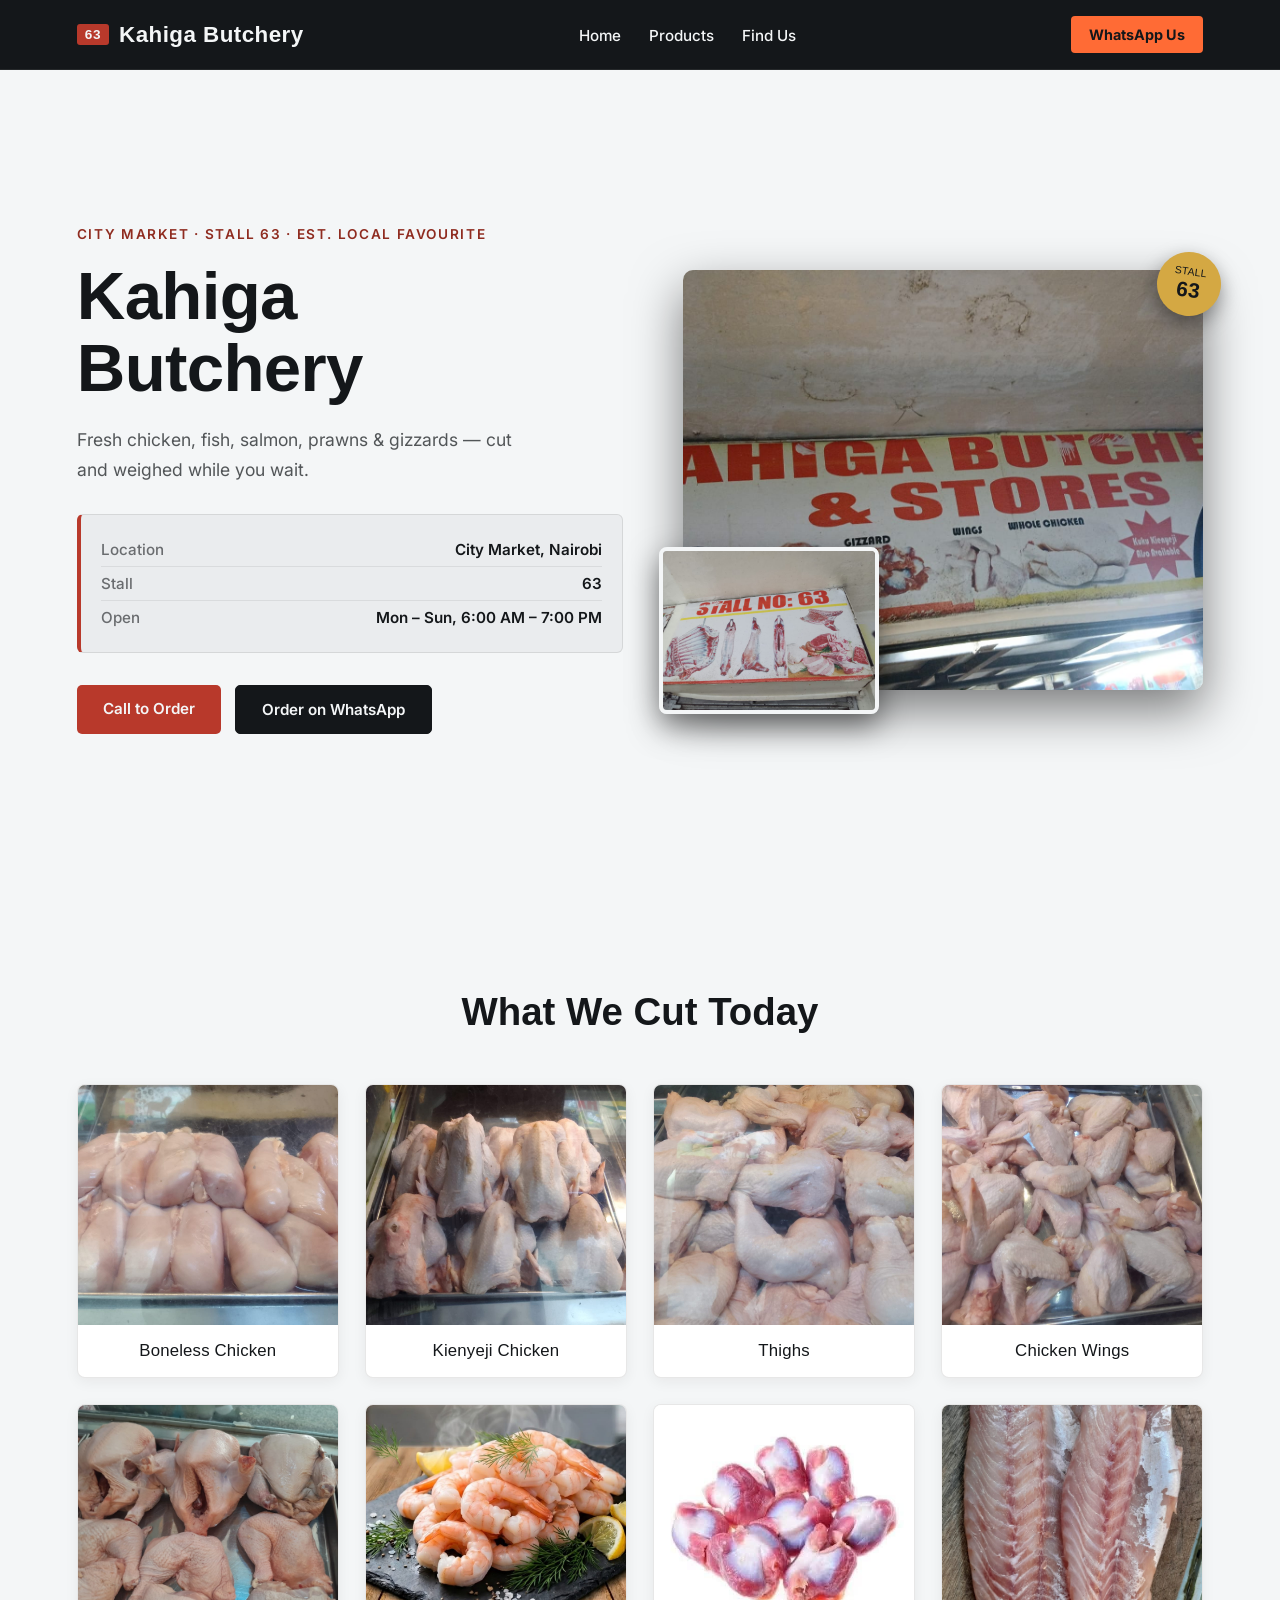
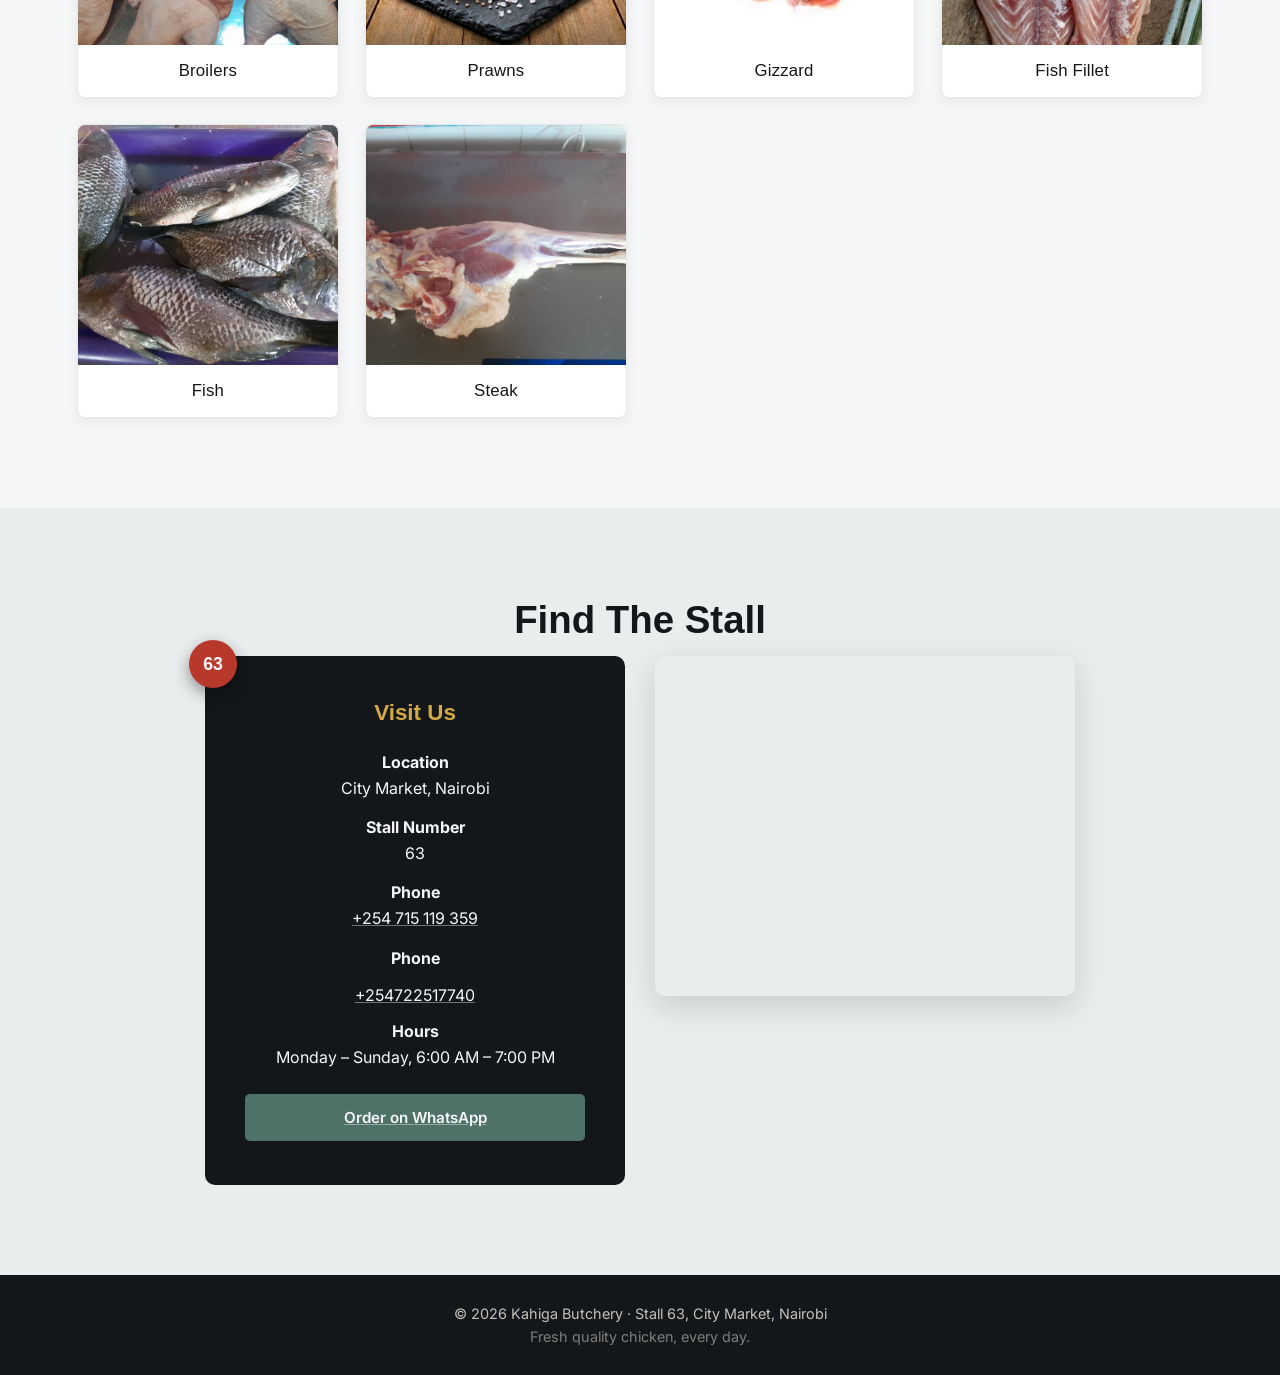
==== index.html @ 5c83183b "Rename Marketing.html to index.html" ====
<!DOCTYPE html>
<html lang="en">
<head>
    <meta charset="UTF-8">
    <meta name="viewport" content="width=device-width, initial-scale=1.0">
    <title>Kahiga Butchery — Stall 63, City Market Nairobi</title>
    <meta name="description" content="Fresh chicken, salmon, prawns and gizzards daily at Stall 63, City Market, Nairobi. Open 6AM–7PM, every day.">
    <link rel="preconnect" href="https://fonts.googleapis.com">
    <link href="https://fonts.googleapis.com/css2?family=Oswald:wght@500;600;700&family=Inter:wght@400;500;600;700&display=swap" rel="stylesheet">
    <link rel="stylesheet" href="Marketing.css">
</head>
<body>

    <header>
        <nav class="navbar">
            <div class="logo"><span class="logo-tag">63</span> Kahiga Butchery</div>

            <ul class="nav-links">
                <li><a href="#home">Home</a></li>
                <li><a href="#gallery">Products</a></li>
                <li><a href="#contact">Find Us</a></li>
            </ul>

            <a href="https://wa.me/254715119359?text=Hi%2C%20I%27d%20like%20to%20order%20from%20Kahiga%20Butchery" class="nav-cta">WhatsApp Us</a>
        </nav>
    </header>

    <section id="home" class="hero">

        <div class="hero-text">
            <p class="eyebrow">City Market · Stall 63 · Est. local favourite</p>
            <h1>Kahiga<br>Butchery</h1>
            <p class="hero-sub">Fresh chicken, fish, salmon, prawns &amp; gizzards — cut and weighed while you wait.</p>

            <div class="info-box">
                <div class="info-row">
                    <span class="info-label">Location</span>
                    <span class="info-value">City Market, Nairobi</span>
                </div>
                <div class="info-row">
                    <span class="info-label">Stall</span>
                    <span class="info-value">63</span>
                </div>
                <div class="info-row">
                    <span class="info-label">Open</span>
                    <span class="info-value">Mon – Sun, 6:00 AM – 7:00 PM</span>
                </div>
            </div>

            <div class="hero-actions">
                <a href="tel:+254715119359" class="btn btn-primary">Call to Order</a>
                <a href="https://wa.me/254715119359?text=Hi%2C%20I%27d%20like%20to%20order%20from%20Kahiga%20Butchery" class="btn btn-outline">Order on WhatsApp</a>
            </div>
        </div>

        <div class="hero-image-container">
            <img src="main-banner.jpeg" alt="Kahiga Butchery stall display at City Market, Nairobi" class="big-banner">
            <img src="banner.jpeg" alt="Kahiga Butchery, Stall 63 signage" class="small-banner">
            <div class="stall-tag">STALL<br><strong>63</strong></div>
        </div>

    </section>

    <section id="gallery" class="gallery-section">

        <h2 class="section-title">What We Cut Today</h2>

        <div class="gallery-grid">

            <div class="gallery-item">
                <img src="boneless.jpeg" alt="Boneless chicken breast portions, freshly cut">
                <h3>Boneless Chicken</h3>
            </div>

            <div class="gallery-item">
                <img src="kienyeji.jpeg" alt="Whole kienyeji free-range chicken">
                <h3>Kienyeji Chicken</h3>
            </div>

            <div class="gallery-item">
                <img src="thighs.jpeg" alt="Fresh chicken thighs">
                <h3>Thighs</h3>
            </div>

            <div class="gallery-item">
                <img src="wings.jpeg" alt="Fresh chicken wings">
                <h3>Chicken Wings</h3>
            </div>

            <div class="gallery-item">
                <img src="broilers.jpeg" alt="Fresh broiler chicken">
                <h3>Broilers</h3>
            </div>

            

                <div class="gallery-item">
                    <img src="prawns.jpeg" alt="Fresh prawns on ice">
                    <h3>Prawns</h3>
                </div>

            <div class="gallery-item">
                <img src="gizzards.jpeg" alt="Cleaned chicken gizzards">
                <h3>Gizzard</h3>
            </div>

            <div class="gallery-item">
                <img src="fish_fillet.jpeg" alt="Fresh fish fillet">
                <h3>Fish Fillet</h3>
            </div>

            <div class="gallery-item">
                <img src="fish.jpeg" alt="Whole fresh salmon">
                <h3>Fish</h3>
            </div>

            <div class="gallery-item">
                <img src="steak.jpeg" alt="Fresh steak">
                <h3>Steak</h3>
            </div>
            

        </div>

    </section>

    <section id="contact" class="contact">

        <h2 class="section-title">Find The Stall</h2>

        <div class="contact-container">

            <div class="contact-card">

                <div class="contact-card-tag">63</div>

                <h3>Visit Us</h3>

                <p><strong>Location</strong><br>
                    City Market, Nairobi
                </p>

                <p><strong>Stall Number</strong><br>
                    63
                </p>

                <p><strong>Phone</strong><br>
                    <a href="tel:+254715119359">+254 715 119 359</a>
                </p>
<p> <strong> Phone</strong></p>
<a href="tel : 0722517740">+254722517740</a>
                <p><strong>Hours</strong><br>
                    Monday – Sunday, 6:00 AM – 7:00 PM
                </p>

                <a href="https://wa.me/254715119359?text=Hi%2C%20I%27d%20like%20to%20order%20from%20Kahiga%20Butchery" class="btn btn-whatsapp">Order on WhatsApp</a>

            </div>

            <div class="map-card">
                <iframe
                    src="https://maps.google.com/maps?q=City%20Market%2C%20Nairobi&t=&z=16&ie=UTF8&iwloc=&output=embed"
                    width="100%" height="100%" style="border:0;" loading="lazy"
                    referrerpolicy="no-referrer-when-downgrade"
                    title="Map to City Market, Nairobi">
                </iframe>
            </div>

        </div>

    </section>

    <footer>
        <p>© 2026 Kahiga Butchery · Stall 63, City Market, Nairobi</p>
        <p class="footer-sub">Fresh quality chicken, every day.</p>
    </footer>

</body>
</html>
---- Marketing.css ----
/* ============================================
   Kahiga Butchery — Design Tokens
   Subject: a real working stall in City Market,
   Nairobi. Palette and marks draw from butcher
   paper, stamped crate tags, chalk boards and
   market produce stencils — not steakhouse cliché.
   ============================================ */

:root{
    --ink:        #14171a;   /* cool near-black, modern neutral */
    --paper:      #f4f6f7;   /* cool off-white, not warm cream */
    --paper-dim:  #e9edee;
    --meat:       #b8392b;   /* dulled stamp-red, not fire-engine */
    --meat-dark:  #8f2c20;
    --market:     #4f7268;   /* cooled-down crate-stencil green */
    --brass:      #d4a843;   /* scale-weight gold, used sparingly */
    --bright:     #ff6b35;   /* saturated accent, used only for the nav CTA */
    --bright-dark:#e0531f;
    --line:       rgba(20,23,26,0.10);

    --font-display:'Sora', sans-serif;
    --font-body:   'Inter', sans-serif;
}

*{
    margin:0;
    padding:0;
    box-sizing:border-box;
}

html{
    scroll-behavior:smooth;
}

body{
    background:var(--paper);
    color:var(--ink);
    font-family:var(--font-body);
}

a{ color:inherit; }

@media (prefers-reduced-motion: reduce){
    html{ scroll-behavior:auto; }
    *{ transition:none !important; animation:none !important; }
}

/* ============================================
   Navigation
   ============================================ */

.navbar{
    position:fixed;
    top:0;
    width:100%;
    background:var(--ink);
    color:var(--paper);
    display:flex;
    justify-content:space-between;
    align-items:center;
    padding:16px 6%;
    z-index:1000;
    border-bottom:1px solid rgba(253,250,243,0.08);
}

.logo{
    font-family:var(--font-display);
    font-size:1.4rem;
    font-weight:600;
    letter-spacing:0.02em;
    display:flex;
    align-items:center;
    gap:10px;
}

.logo-tag{
    background:var(--meat);
    color:var(--paper);
    font-size:0.85rem;
    font-weight:700;
    padding:3px 8px;
    border-radius:3px;
    letter-spacing:0.04em;
}

.nav-links{
    display:flex;
    list-style:none;
    gap:28px;
}

.nav-links a{
    text-decoration:none;
    font-weight:500;
    font-size:0.95rem;
    position:relative;
    transition:color 0.25s;
}

.nav-links a::after{
    content:'';
    position:absolute;
    left:0;
    bottom:-6px;
    width:0;
    height:2px;
    background:var(--meat);
    transition:width 0.25s;
}

.nav-links a:hover{
    color:var(--brass);
}

.nav-links a:hover::after{
    width:100%;
}

.nav-cta{
    background:var(--bright);
    color:var(--ink);
    text-decoration:none;
    font-weight:700;
    font-size:0.9rem;
    padding:10px 18px;
    border-radius:4px;
    transition:background 0.25s;
}

.nav-cta:hover{
    background:var(--bright-dark);
    color:var(--paper);
}

/* ============================================
   Hero
   ============================================ */

.hero{
    min-height:100vh;
    display:flex;
    align-items:center;
    justify-content:center;
    gap:60px;
    padding:140px 6% 80px;
    background:var(--paper);
    color:var(--ink);
}

.hero-text{
    flex:1;
    max-width:560px;
}

.eyebrow{
    font-size:0.85rem;
    letter-spacing:0.12em;
    text-transform:uppercase;
    color:var(--meat-dark);
    font-weight:600;
    margin-bottom:18px;
}

.hero-text h1{
    font-family:var(--font-display);
    font-size:4.2rem;
    line-height:1.08;
    font-weight:600;
    color:var(--ink);
    margin-bottom:20px;
    letter-spacing:-0.01em;
}

.hero-sub{
    font-size:1.1rem;
    line-height:1.7;
    color:rgba(20,23,26,0.72);
    margin-bottom:30px;
    max-width:460px;
}

.info-box{
    background:rgba(20,23,26,0.04);
    border:1px solid rgba(20,23,26,0.10);
    border-left:4px solid var(--meat);
    border-radius:6px;
    padding:18px 20px;
    margin-bottom:32px;
}

.info-row{
    display:flex;
    justify-content:space-between;
    padding:7px 0;
    font-size:0.95rem;
    border-bottom:1px solid rgba(20,23,26,0.08);
}

.info-row:last-child{
    border-bottom:none;
}

.info-label{
    color:rgba(20,23,26,0.6);
    font-weight:500;
}

.info-value{
    font-weight:600;
    text-align:right;
}

.hero-actions{
    display:flex;
    gap:14px;
    flex-wrap:wrap;
}

.btn{
    display:inline-block;
    text-decoration:none;
    font-weight:600;
    font-size:0.95rem;
    padding:14px 26px;
    border-radius:5px;
    transition:transform 0.2s, background 0.2s, box-shadow 0.2s;
}

.btn-primary{
    background:var(--meat);
    color:var(--paper);
}

.btn-primary:hover{
    background:var(--meat-dark);
    transform:translateY(-2px);
}

.btn-outline{
    background:var(--ink);
    color:var(--paper);
    border:1.5px solid var(--ink);
}

.btn-outline:hover{
    background:var(--meat-dark);
    border-color:var(--meat-dark);
    color:var(--paper);
}

.btn-whatsapp{
    background:var(--market);
    color:var(--paper);
    margin-top:10px;
    width:100%;
    text-align:center;
}

.btn-whatsapp:hover{
    background:#4a6349;
}

.hero-image-container{
    position:relative;
    width:520px;
    height:420px;
    flex-shrink:0;
}

.big-banner{
    position:absolute;
    top:0;
    left:0;
    width:100%;
    height:100%;
    object-fit:cover;
    border-radius:10px;
    z-index:0;
    box-shadow:0 20px 50px rgba(0,0,0,0.5);
}

.small-banner{
    position:absolute;
    width:220px;
    bottom:-24px;
    left:-24px;
    border:4px solid var(--paper);
    border-radius:8px;
    z-index:1;
    box-shadow:0 12px 30px rgba(0,0,0,0.5);
}

.stall-tag{
    position:absolute;
    top:-18px;
    right:-18px;
    background:var(--brass);
    color:var(--ink);
    font-family:var(--font-display);
    font-size:0.65rem;
    line-height:1.15;
    text-align:center;
    letter-spacing:0.02em;
    padding:10px 14px;
    border-radius:50%;
    width:64px;
    height:64px;
    display:flex;
    flex-direction:column;
    align-items:center;
    justify-content:center;
    transform:rotate(8deg);
    box-shadow:0 8px 20px rgba(0,0,0,0.4);
    z-index:2;
}

.stall-tag strong{
    font-size:1.3rem;
}

/* ============================================
   Gallery
   ============================================ */

.gallery-section{
    padding:90px 6%;
    background:var(--paper);
}

.section-title{
    text-align:center;
    margin-bottom:14px;
    font-family:var(--font-display);
    font-size:2.4rem;
    font-weight:600;
    color:var(--ink);
}

.gallery-section .section-title{
    margin-bottom:50px;
}

.gallery-grid{
    display:grid;
    grid-template-columns:repeat(auto-fit,minmax(260px,1fr));
    gap:26px;
}

.gallery-item{
    background:white;
    border-radius:8px;
    overflow:hidden;
    border:1px solid var(--line);
    box-shadow:0 4px 14px rgba(26,20,16,0.06);
    transition:transform 0.3s, box-shadow 0.3s;
}

.gallery-item:hover{
    transform:translateY(-6px);
    box-shadow:0 14px 30px rgba(26,20,16,0.14);
}

.gallery-item img{
    width:100%;
    height:240px;
    object-fit:cover;
    display:block;
}

.gallery-item h3{
    text-align:center;
    padding:16px;
    font-family:var(--font-display);
    font-weight:500;
    font-size:1.05rem;
    letter-spacing:0.01em;
}

/* ============================================
   Contact
   ============================================ */

.contact{
    padding:90px 6%;
    background:var(--paper-dim);
}

.contact-container{
    display:flex;
    justify-content:center;
    gap:30px;
    flex-wrap:wrap;
}

.contact-card{
    position:relative;
    background:var(--ink);
    color:var(--paper);
    padding:44px 40px;
    border-radius:10px;
    width:420px;
    text-align:center;
}

.contact-card-tag{
    position:absolute;
    top:-16px;
    left:-16px;
    background:var(--meat);
    color:var(--paper);
    font-family:var(--font-display);
    font-weight:700;
    font-size:1.1rem;
    width:48px;
    height:48px;
    border-radius:50%;
    display:flex;
    align-items:center;
    justify-content:center;
    box-shadow:0 6px 16px rgba(0,0,0,0.4);
}

.contact-card h3{
    font-family:var(--font-display);
    color:var(--brass);
    margin-bottom:24px;
    font-size:1.4rem;
}

.contact-card p{
    margin:14px 0;
    line-height:1.6;
}

.contact-card a{
    text-decoration:underline;
    text-decoration-color:rgba(253,250,243,0.4);
}

.map-card{
    width:420px;
    height:340px;
    border-radius:10px;
    overflow:hidden;
    box-shadow:0 10px 30px rgba(26,20,16,0.15);
}

/* ============================================
   Footer
   ============================================ */

footer{
    background:var(--ink);
    color:rgba(253,250,243,0.75);
    text-align:center;
    padding:30px;
    font-size:0.9rem;
}

.footer-sub{
    margin-top:6px;
    color:rgba(253,250,243,0.45);
}

/* ============================================
   Mobile
   ============================================ */

@media(max-width:900px){

    .hero{
        flex-direction:column;
        text-align:center;
        padding:130px 6% 60px;
    }

    .hero-text{
        max-width:100%;
    }

    .hero-sub{
        margin-left:auto;
        margin-right:auto;
    }

    .info-row{
        font-size:0.9rem;
    }

    .hero-actions{
        justify-content:center;
    }

    .hero-image-container{
        width:100%;
        max-width:440px;
        height:340px;
    }

    .hero-text h1{
        font-size:3rem;
    }

    .navbar{
        flex-wrap:wrap;
        gap:12px;
        padding:14px 5%;
    }

    .nav-links{
        order:3;
        width:100%;
        justify-content:center;
        gap:18px;
        flex-wrap:wrap;
    }

    .chalkboard{
        padding:26px 22px;
    }

    .chalk-list li{
        font-size:1rem;
    }

    .contact-card, .map-card{
        width:100%;
        max-width:420px;
    }
}

@media(max-width:480px){

    .hero-text h1{
        font-size:2.4rem;
    }

    .stall-tag{
        width:54px;
        height:54px;
        font-size:0.6rem;
    }

    .stall-tag strong{
        font-size:1.1rem;
    }
}
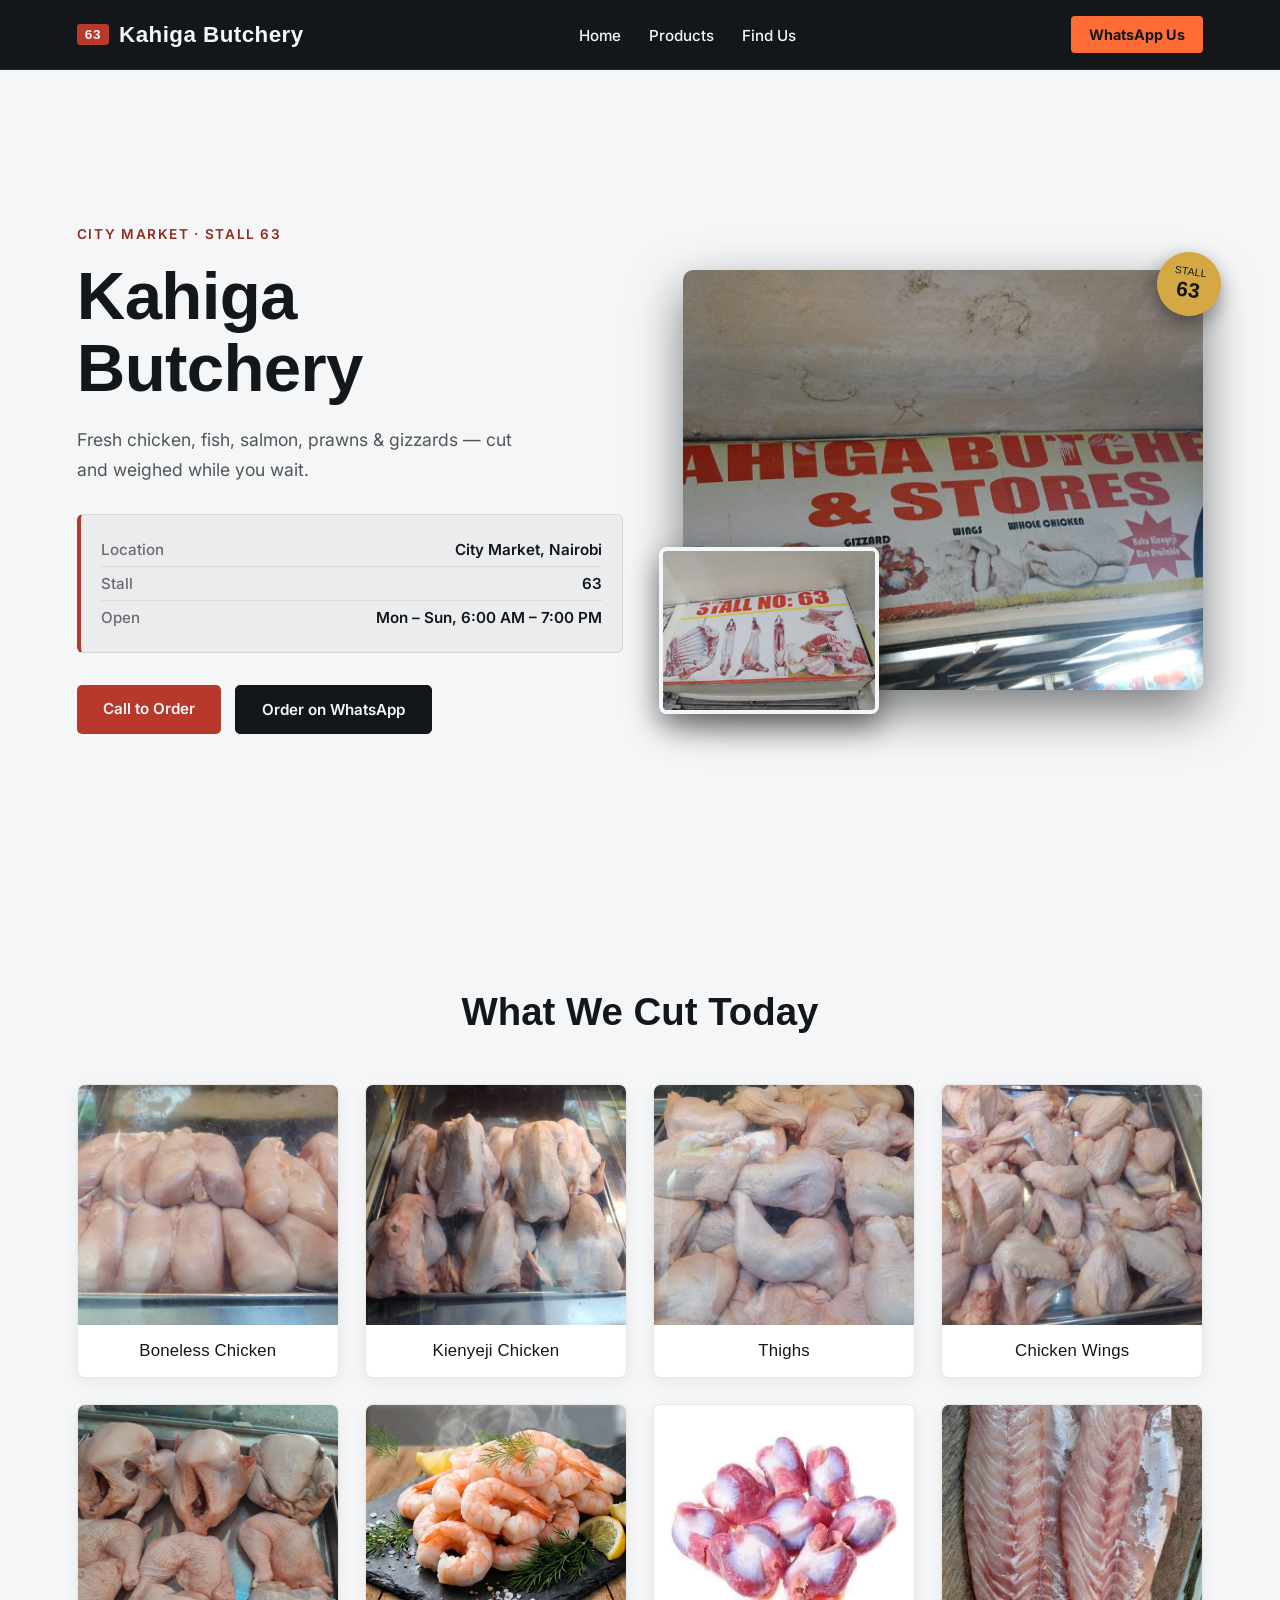
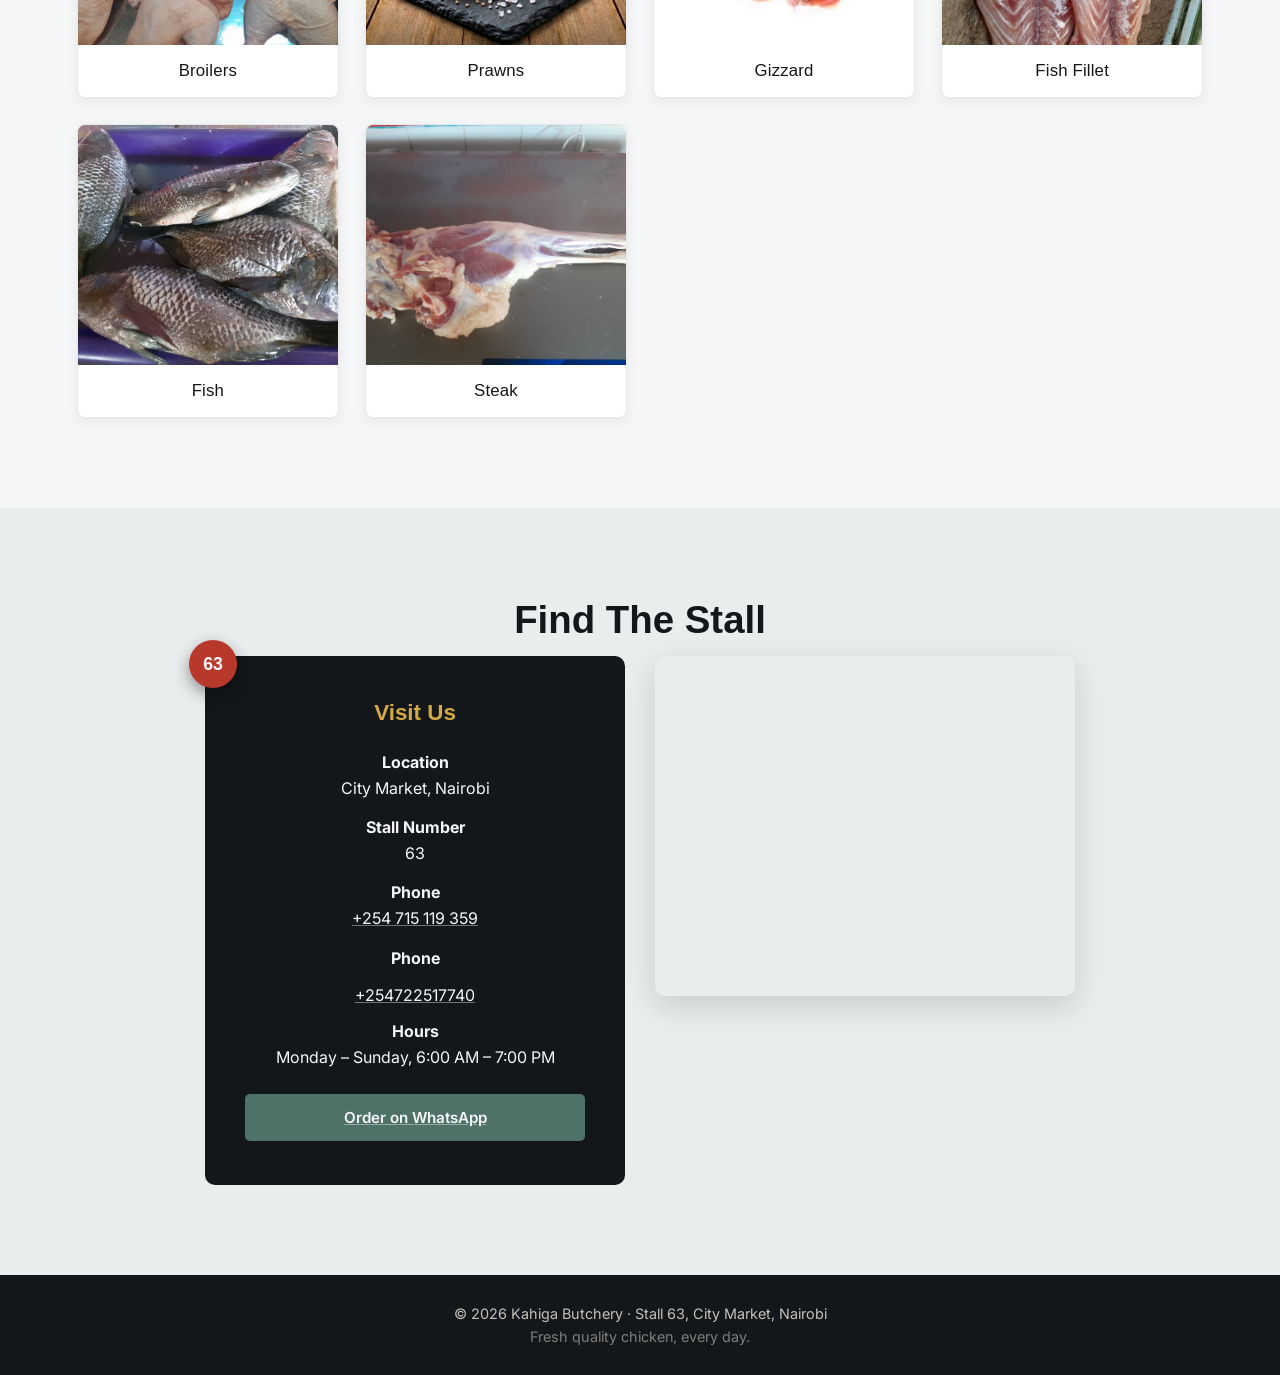
==== commit bb35f20d: "Remove extra text from eyebrow paragraph" ====
--- a/index.html
+++ b/index.html
@@ -28,7 +28,7 @@
     <section id="home" class="hero">
 
         <div class="hero-text">
-            <p class="eyebrow">City Market · Stall 63 · Est. local favourite</p>
+            <p class="eyebrow">City Market · Stall 63 </p>
             <h1>Kahiga<br>Butchery</h1>
             <p class="hero-sub">Fresh chicken, fish, salmon, prawns &amp; gizzards — cut and weighed while you wait.</p>
 
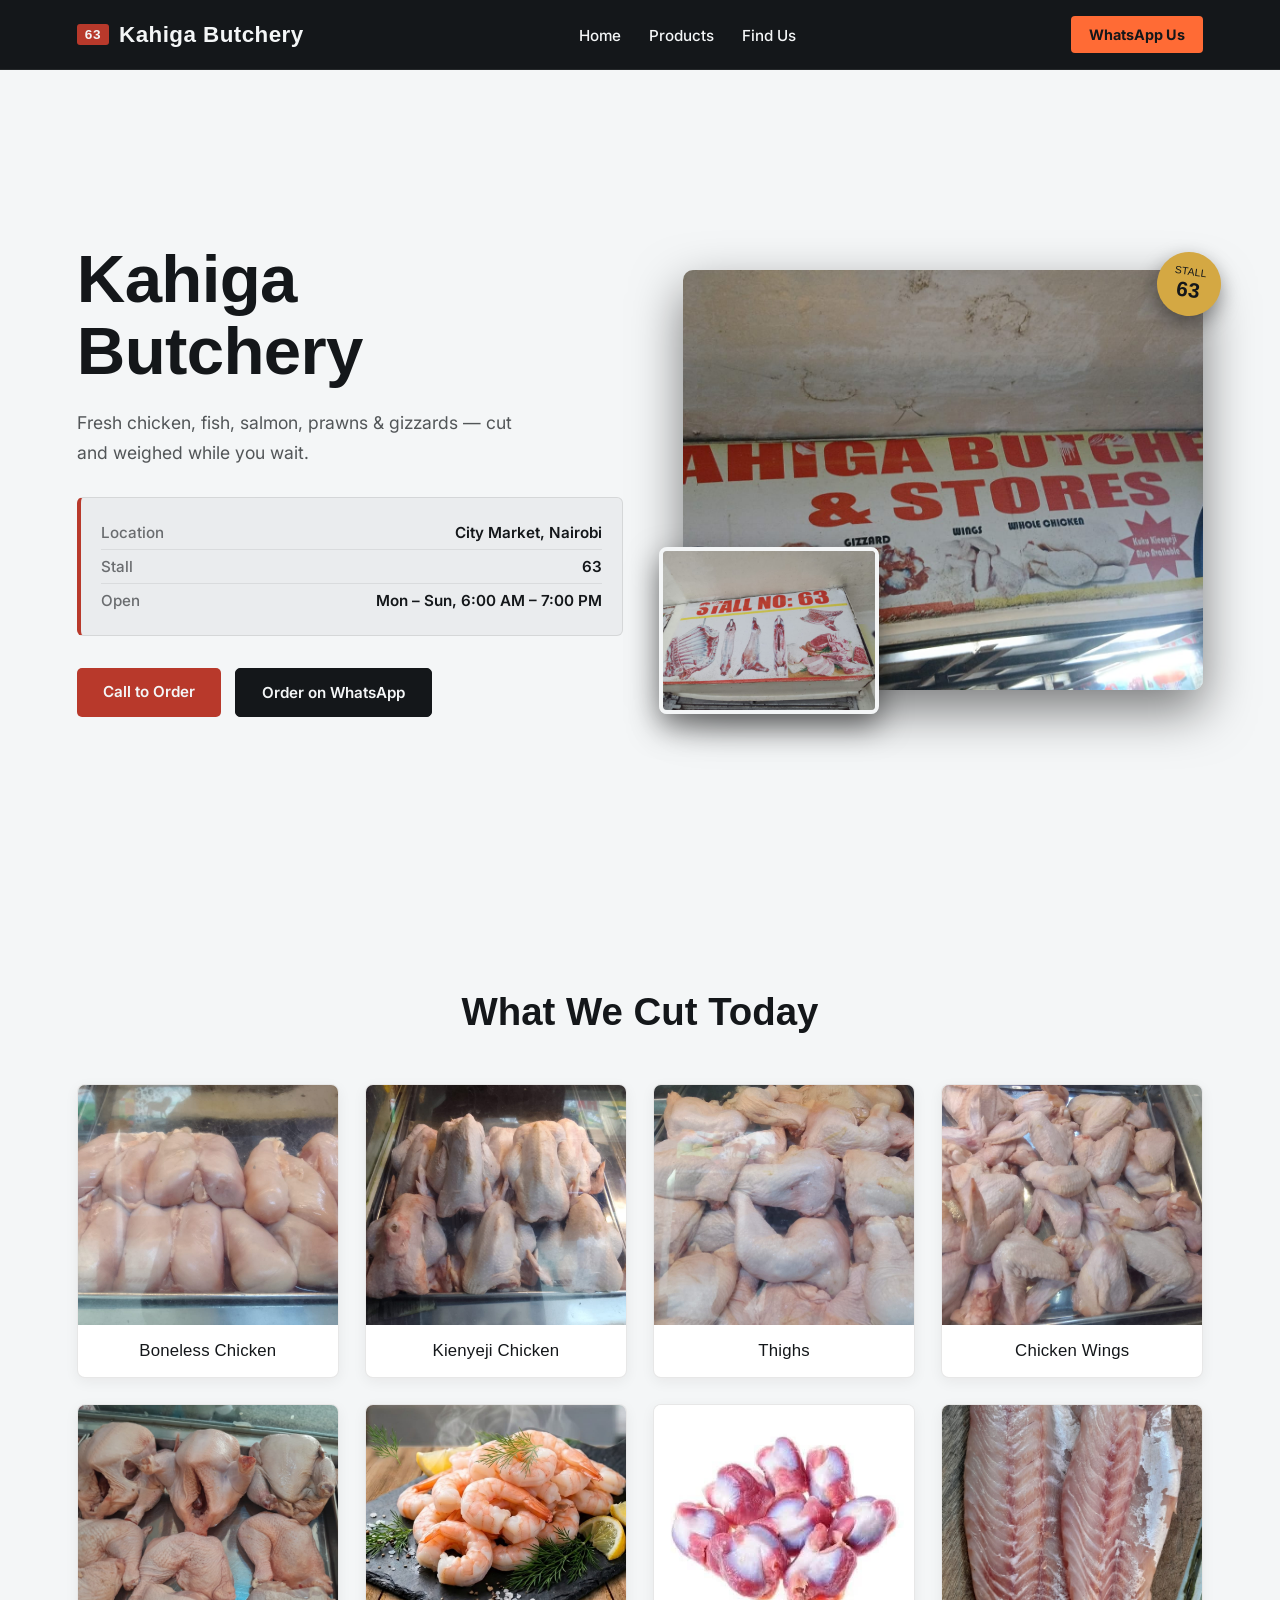
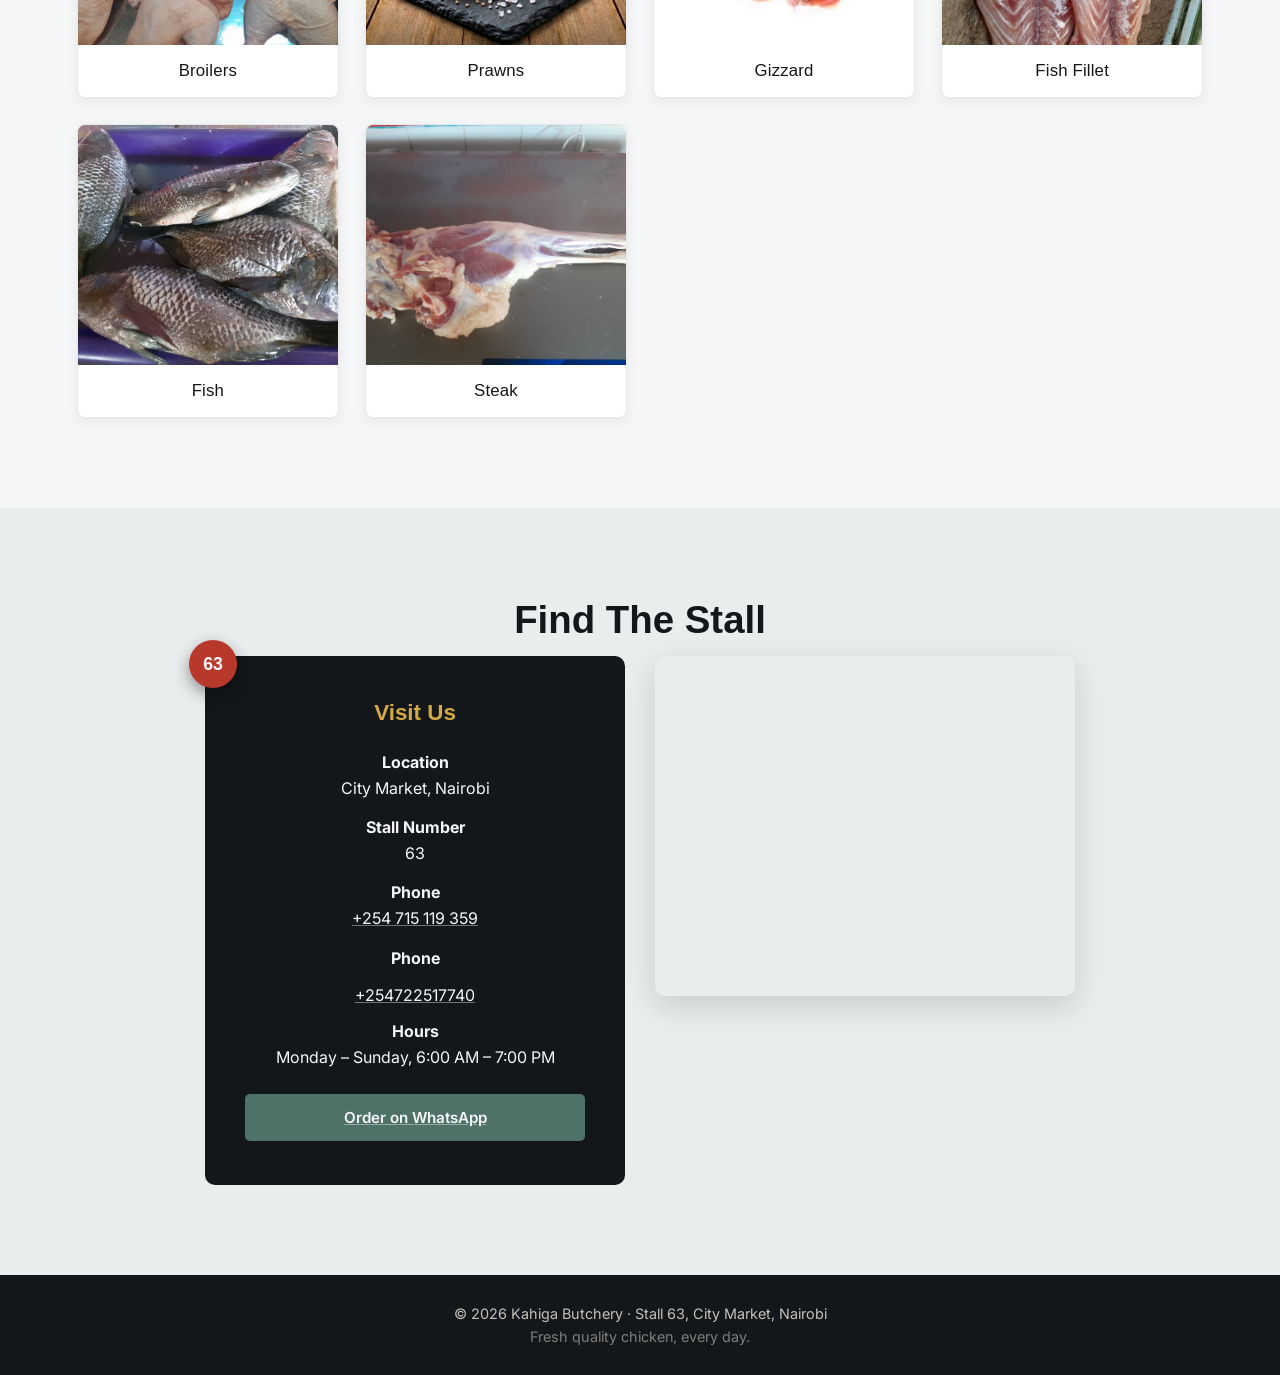
==== commit 3d36da1b: "Remove eyebrow text from hero section" ====
--- a/index.html
+++ b/index.html
@@ -28,7 +28,6 @@
     <section id="home" class="hero">
 
         <div class="hero-text">
-            <p class="eyebrow">City Market · Stall 63 </p>
             <h1>Kahiga<br>Butchery</h1>
             <p class="hero-sub">Fresh chicken, fish, salmon, prawns &amp; gizzards — cut and weighed while you wait.</p>
 
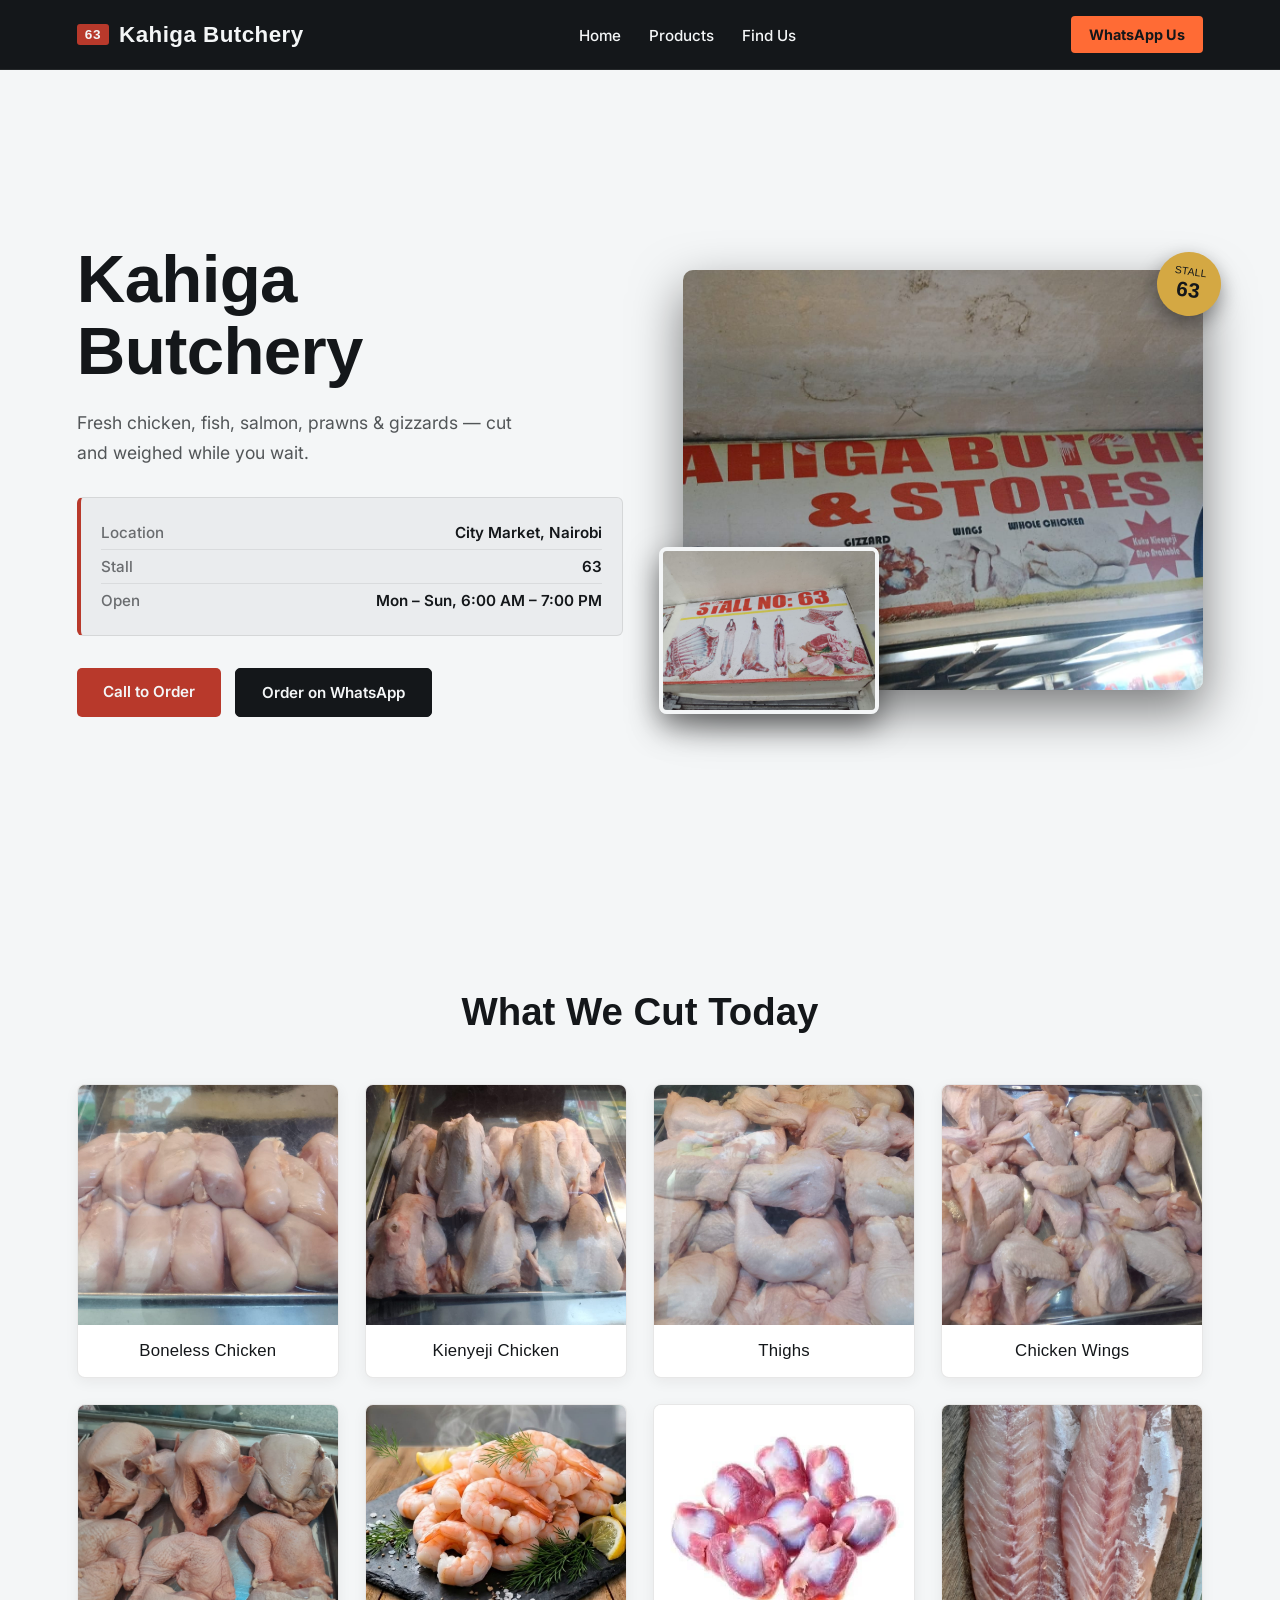
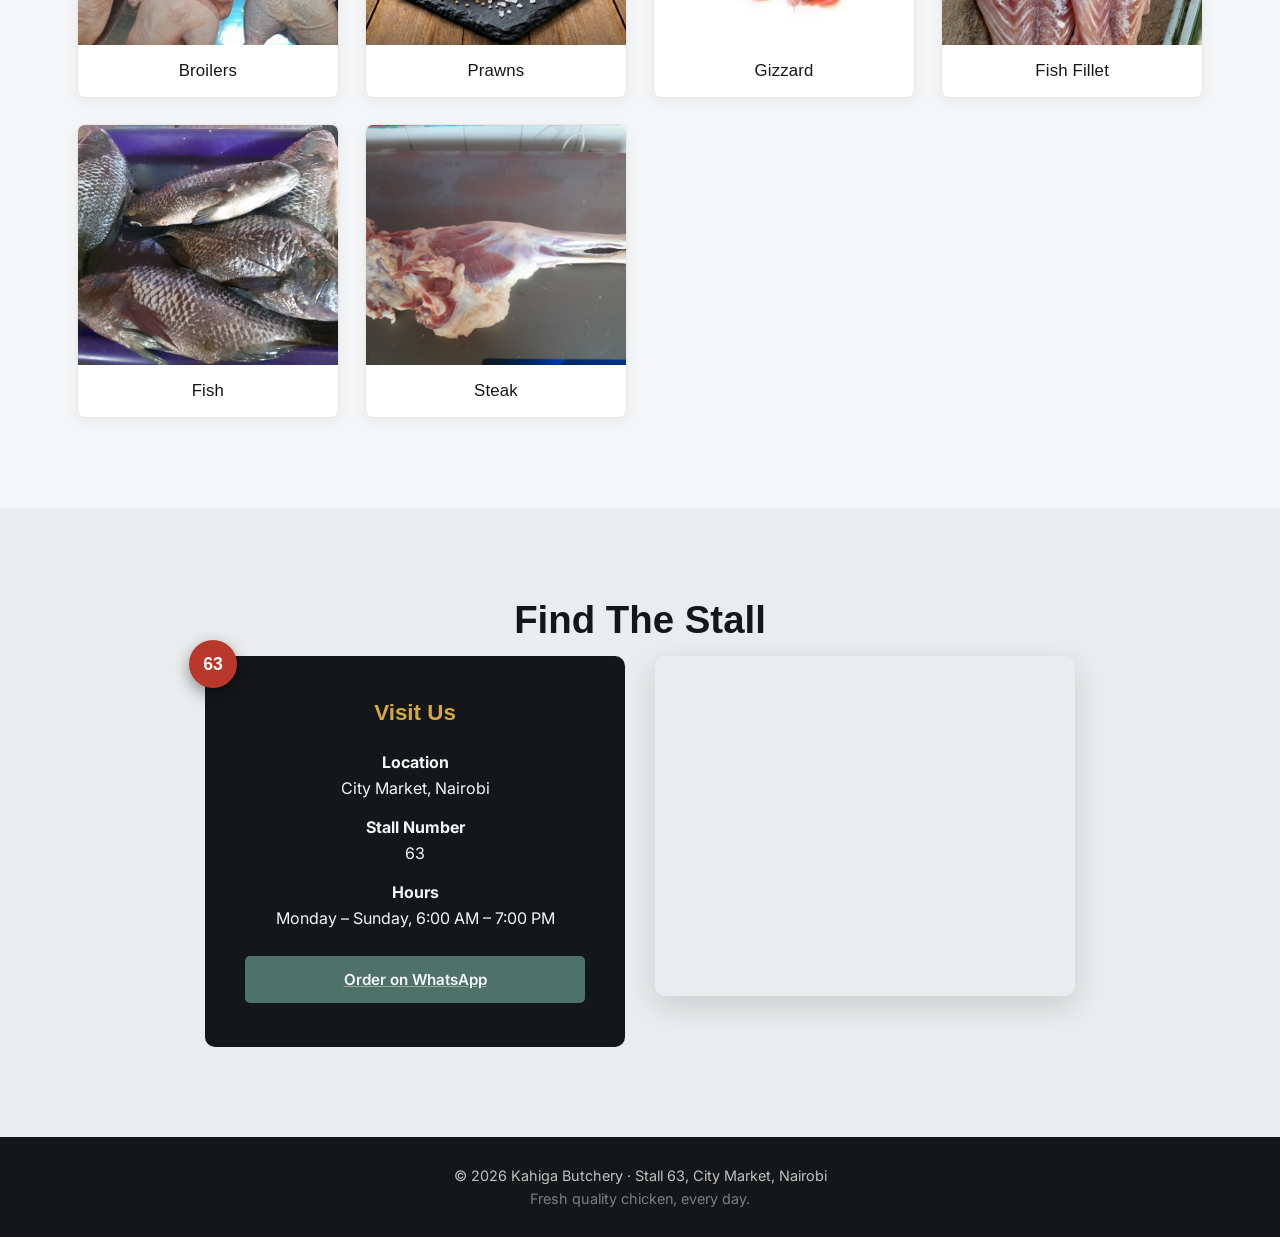
==== commit 4eab65a2: "Remove phone number information from index.html Removed phone number details from the contact sectio" ====
--- a/index.html
+++ b/index.html
@@ -143,11 +143,6 @@
                     63
                 </p>
 
-                <p><strong>Phone</strong><br>
-                    <a href="tel:+254715119359">+254 715 119 359</a>
-                </p>
-<p> <strong> Phone</strong></p>
-<a href="tel : 0722517740">+254722517740</a>
                 <p><strong>Hours</strong><br>
                     Monday – Sunday, 6:00 AM – 7:00 PM
                 </p>
--- a/Marketing.css
+++ b/Marketing.css
@@ -1,20 +1,14 @@
-/* ============================================
-   Kahiga Butchery — Design Tokens
-   Subject: a real working stall in City Market,
-   Nairobi. Palette and marks draw from butcher
-   paper, stamped crate tags, chalk boards and
-   market produce stencils — not steakhouse cliché.
-   ============================================ */
+
 
 :root{
-    --ink:        #14171a;   /* cool near-black, modern neutral */
-    --paper:      #f4f6f7;   /* cool off-white, not warm cream */
+    --ink:        #14171a;  
+    --paper:      #f4f6f7;   
     --paper-dim:  #e9edee;
-    --meat:       #b8392b;   /* dulled stamp-red, not fire-engine */
+    --meat:       #b8392b;   
     --meat-dark:  #8f2c20;
-    --market:     #4f7268;   /* cooled-down crate-stencil green */
-    --brass:      #d4a843;   /* scale-weight gold, used sparingly */
-    --bright:     #ff6b35;   /* saturated accent, used only for the nav CTA */
+    --market:     #4f7268;   
+    --brass:      #d4a843;   
+    --bright:     #ff6b35;   
     --bright-dark:#e0531f;
     --line:       rgba(20,23,26,0.10);
 
@@ -45,9 +39,7 @@
     *{ transition:none !important; animation:none !important; }
 }
 
-/* ============================================
-   Navigation
-   ============================================ */
+
 
 .navbar{
     position:fixed;
@@ -132,9 +124,7 @@
     color:var(--paper);
 }
 
-/* ============================================
-   Hero
-   ============================================ */
+
 
 .hero{
     min-height:100vh;
@@ -152,14 +142,7 @@
     max-width:560px;
 }
 
-.eyebrow{
-    font-size:0.85rem;
-    letter-spacing:0.12em;
-    text-transform:uppercase;
-    color:var(--meat-dark);
-    font-weight:600;
-    margin-bottom:18px;
-}
+
 
 .hero-text h1{
     font-family:var(--font-display);
@@ -318,9 +301,7 @@
     font-size:1.3rem;
 }
 
-/* ============================================
-   Gallery
-   ============================================ */
+
 
 .gallery-section{
     padding:90px 6%;
@@ -376,9 +357,7 @@
     letter-spacing:0.01em;
 }
 
-/* ============================================
-   Contact
-   ============================================ */
+
 
 .contact{
     padding:90px 6%;
@@ -445,9 +424,7 @@
     box-shadow:0 10px 30px rgba(26,20,16,0.15);
 }
 
-/* ============================================
-   Footer
-   ============================================ */
+
 
 footer{
     background:var(--ink);
@@ -462,9 +439,7 @@
     color:rgba(253,250,243,0.45);
 }
 
-/* ============================================
-   Mobile
-   ============================================ */
+
 
 @media(max-width:900px){
 
@@ -544,4 +519,4 @@
     .stall-tag strong{
         font-size:1.1rem;
     }
-}+}
